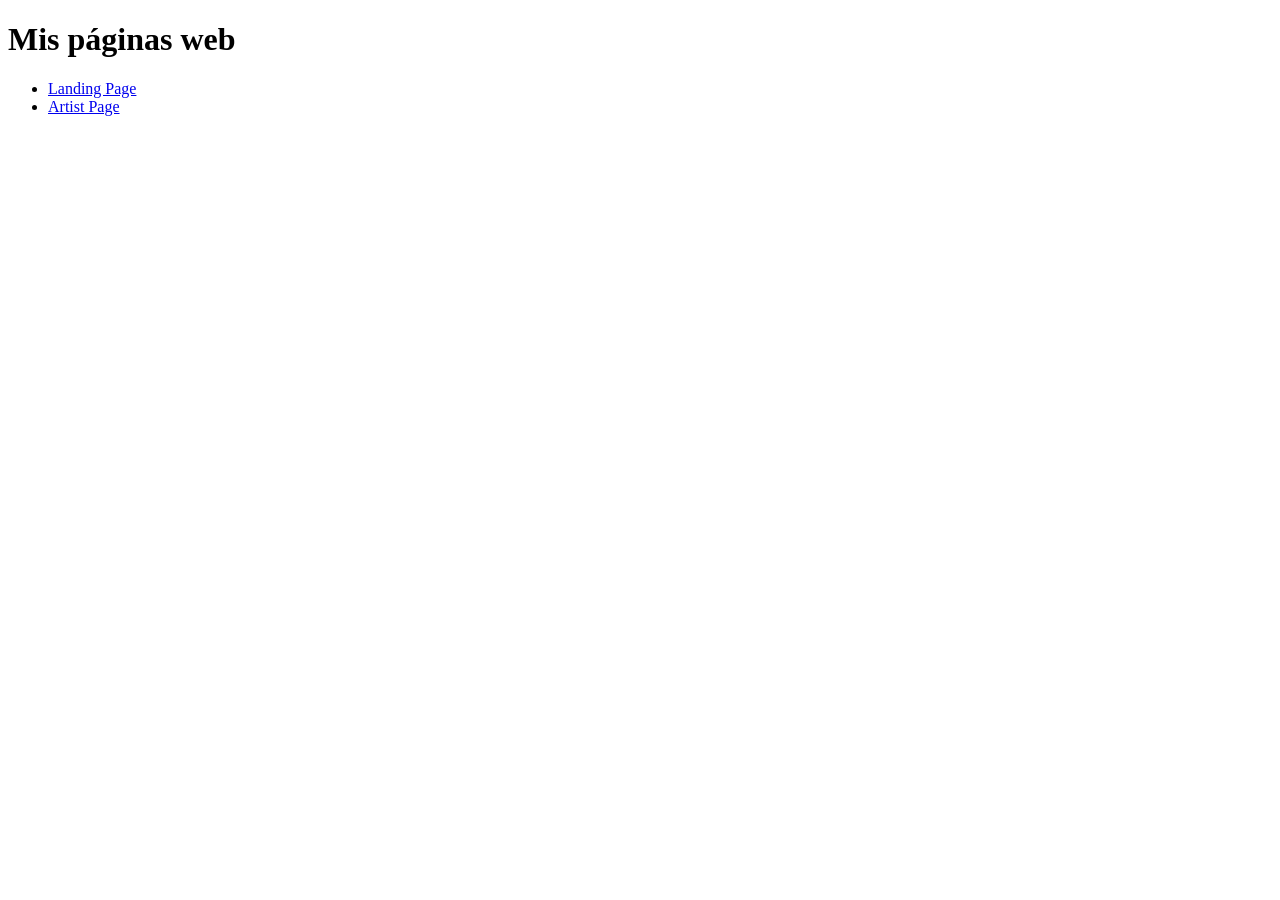
==== index.html @ efcd733e "Agregar página de inicio" ====
<!DOCTYPE html>
<html lang="es">
<head>
    <meta charset="UTF-8">
    <meta name="viewport" content="width=device-width, initial-scale=1.0">
    <title>Mis páginas web</title>
</head>
<body>
    <h1>Mis páginas web</h1>
    <ul>
        <li><a href="./Landing%20Page/index.html">Landing Page</a></li>
        <li><a href="./Artist%20Page/index.html">Artist Page</a></li>
    </ul>
</body>
</html>
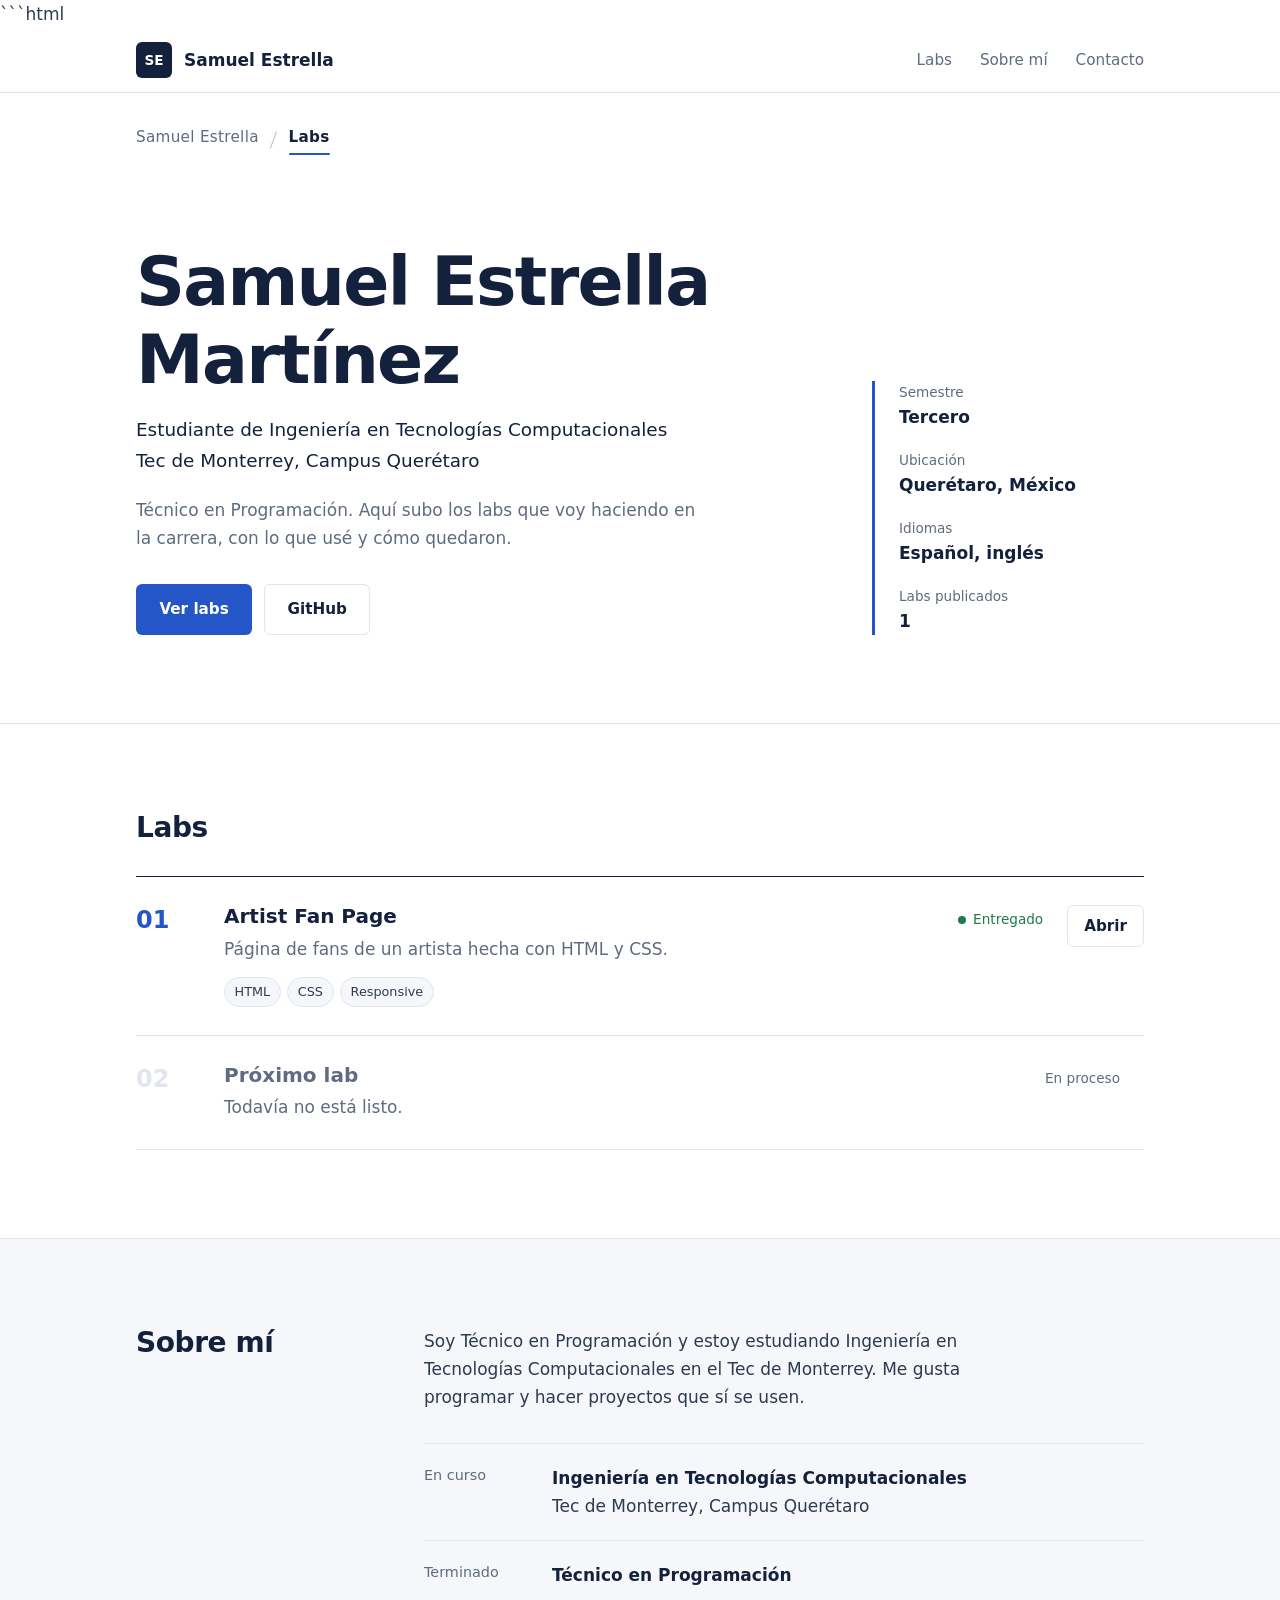
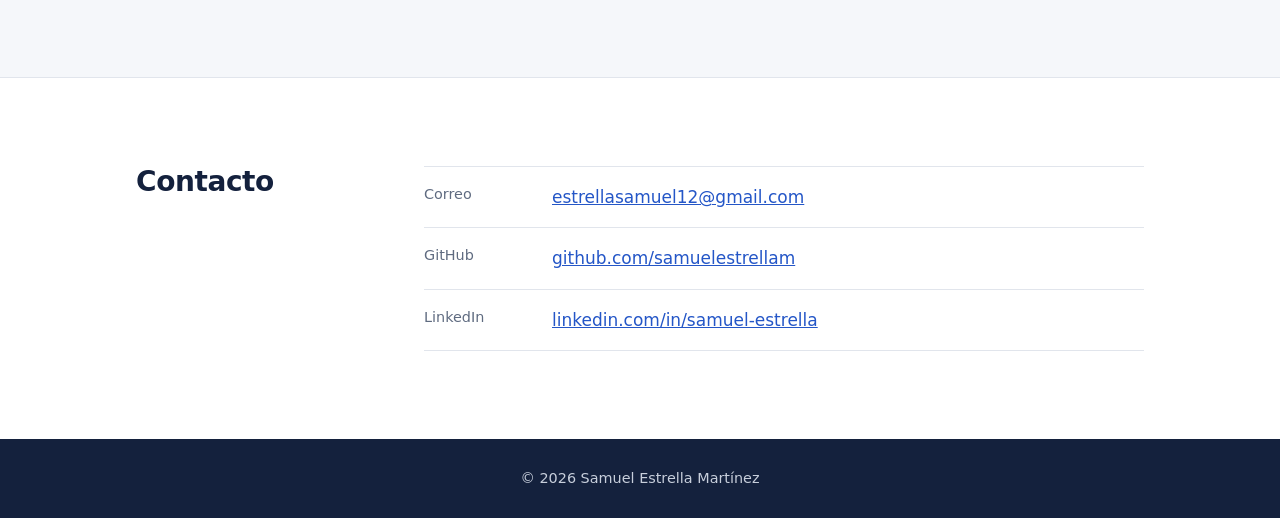
==== commit a83fc01d: "Mover Landing Page a la raíz del repositorio" ====
--- a/index.html
+++ b/index.html
@@ -1,15 +1,144 @@
+```html
 <!DOCTYPE html>
 <html lang="es">
 <head>
-    <meta charset="UTF-8">
-    <meta name="viewport" content="width=device-width, initial-scale=1.0">
-    <title>Mis páginas web</title>
+  <meta charset="UTF-8">
+  <meta name="viewport" content="width=device-width, initial-scale=1">
+  <title>Samuel Estrella | Labs</title>
+  <link href="https://fonts.googleapis.com/css2?family=IBM+Plex+Sans:wght@400;500;600;700&display=swap" rel="stylesheet">
+  <link rel="stylesheet" href="styles.css">
 </head>
 <body>
-    <h1>Mis páginas web</h1>
-    <ul>
-        <li><a href="./Landing%20Page/index.html">Landing Page</a></li>
-        <li><a href="./Artist%20Page/index.html">Artist Page</a></li>
-    </ul>
+
+  <header class="site-header">
+    <div class="container header-inner">
+      <a class="brand" href="#inicio">
+        <span class="brand-mark">SE</span>
+        <span class="brand-name">Samuel Estrella</span>
+      </a>
+      <nav class="main-nav">
+        <a href="#labs">Labs</a>
+        <a href="#sobre-mi">Sobre mí</a>
+        <a href="#contacto">Contacto</a>
+      </nav>
+    </div>
+  </header>
+
+  <main id="inicio">
+
+    <div class="container">
+      <nav class="crumbs">
+        <ol>
+          <li><a href="#inicio">Samuel Estrella</a></li>
+          <li><a href="#labs" aria-current="page">Labs</a></li>
+        </ol>
+      </nav>
+    </div>
+
+    <section class="hero container">
+      <div>
+        <h1>Samuel Estrella Martínez</h1>
+        <p class="role">Estudiante de Ingeniería en Tecnologías Computacionales<br>Tec de Monterrey, Campus Querétaro</p>
+        <p class="lead">Técnico en Programación. Aquí subo los labs que voy haciendo en la carrera, con lo que usé y cómo quedaron.</p>
+        <div class="actions">
+          <a class="btn btn-primary" href="#labs">Ver labs</a>
+          <a class="btn btn-secondary" href="https://github.com/samuelestrellam" target="_blank">GitHub</a>
+        </div>
+      </div>
+
+      <dl class="facts">
+        <div><dt>Semestre</dt><dd>Tercero</dd></div>
+        <div><dt>Ubicación</dt><dd>Querétaro, México</dd></div>
+        <div><dt>Idiomas</dt><dd>Español, inglés</dd></div>
+        <div><dt>Labs publicados</dt><dd>1</dd></div>
+      </dl>
+    </section>
+
+    <section class="section" id="labs">
+      <div class="container">
+        <div class="section-head">
+          <h2>Labs</h2>
+        </div>
+
+        <ol class="lab-list">
+          <li class="lab">
+            <span class="lab-num">01</span>
+
+            <div class="lab-body">
+              <h3>
+                <a href="../Artist%20Page/index.html">Artist Fan Page</a>
+              </h3>
+              <p>Página de fans de un artista hecha con HTML y CSS.</p>
+              <ul class="tags">
+                <li>HTML</li>
+                <li>CSS</li>
+                <li>Responsive</li>
+              </ul>
+            </div>
+
+            <span class="status status-done">Entregado</span>
+
+            <a class="lab-link" href="../Artist%20Page/index.html">Abrir</a>
+          </li>
+
+          <li class="lab lab-pending">
+            <span class="lab-num">02</span>
+            <div class="lab-body">
+              <h3>Próximo lab</h3>
+              <p>Todavía no está listo.</p>
+            </div>
+            <span class="status">En proceso</span>
+          </li>
+        </ol>
+      </div>
+    </section>
+
+    <section class="section section-alt" id="sobre-mi">
+      <div class="container two-col">
+        <h2>Sobre mí</h2>
+        <div>
+          <p>Soy Técnico en Programación y estoy estudiando Ingeniería en Tecnologías Computacionales en el Tec de Monterrey. Me gusta programar y hacer proyectos que sí se usen.</p>
+          <dl class="timeline">
+            <div>
+              <dt>En curso</dt>
+              <dd><strong>Ingeniería en Tecnologías Computacionales</strong><br>Tec de Monterrey, Campus Querétaro</dd>
+            </div>
+            <div>
+              <dt>Terminado</dt>
+              <dd><strong>Técnico en Programación</strong></dd>
+            </div>
+          </dl>
+        </div>
+      </div>
+    </section>
+
+    <section class="section" id="contacto">
+      <div class="container two-col">
+        <h2>Contacto</h2>
+        <ul class="contact">
+          <li>
+            <span>Correo</span>
+            <a href="mailto:estrellasamuel12@gmail.com">estrellasamuel12@gmail.com</a>
+          </li>
+          <li>
+            <span>GitHub</span>
+            <a href="https://github.com/samuelestrellam" target="_blank">github.com/samuelestrellam</a>
+          </li>
+          <li>
+            <span>LinkedIn</span>
+            <a href="https://www.linkedin.com/in/samuel-estrella-1631b2422" target="_blank">linkedin.com/in/samuel-estrella</a>
+          </li>
+        </ul>
+      </div>
+    </section>
+
+  </main>
+
+  <footer class="site-footer">
+    <div class="container footer-inner">
+      <span>© 2026 Samuel Estrella Martínez</span>
+    </div>
+  </footer>
+
 </body>
 </html>
--- a/styles.css
+++ b/styles.css
@@ -0,0 +1,562 @@
+:root {
+  --bg: #FFFFFF;
+  --surface: #F5F7FA;
+  --ink: #14213D;
+  --text: #2E3A52;
+  --muted: #5F6B80;
+  --line: #E1E5EC;
+  --accent: #2456C7;
+  --accent-dark: #1A3F96;
+  --success: #1F7A4D;
+  --font: "IBM Plex Sans", system-ui, -apple-system, "Segoe UI", Roboto, sans-serif;
+  --radius: 6px;
+  --container: 68rem;
+}
+
+*, *::before, *::after {
+  box-sizing: border-box;
+}
+
+html {
+  scroll-behavior: smooth;
+  scroll-padding-top: 5rem;
+}
+
+body {
+  margin: 0;
+  font-family: var(--font);
+  font-size: 1.0625rem;
+  line-height: 1.65;
+  color: var(--text);
+  background: var(--bg);
+  -webkit-font-smoothing: antialiased;
+}
+
+h1, h2, h3 {
+  color: var(--ink);
+  line-height: 1.15;
+  margin: 0;
+}
+
+a {
+  color: var(--accent);
+}
+
+a:hover {
+  color: var(--accent-dark);
+}
+
+:focus-visible {
+  outline: 3px solid var(--accent);
+  outline-offset: 3px;
+  border-radius: 3px;
+}
+
+.container {
+  width: 100%;
+  max-width: var(--container);
+  margin: 0 auto;
+  padding: 0 clamp(1.25rem, 4vw, 2.5rem);
+}
+
+/* header */
+.site-header {
+  position: sticky;
+  top: 0;
+  z-index: 10;
+  background: rgba(255, 255, 255, .92);
+  backdrop-filter: blur(8px);
+  border-bottom: 1px solid var(--line);
+}
+
+.header-inner {
+  display: flex;
+  align-items: center;
+  justify-content: space-between;
+  height: 4rem;
+}
+
+.brand {
+  display: flex;
+  align-items: center;
+  gap: .75rem;
+  text-decoration: none;
+  color: var(--ink);
+  font-weight: 600;
+}
+
+.brand:hover {
+  color: var(--ink);
+}
+
+.brand-mark {
+  display: grid;
+  place-items: center;
+  width: 2.25rem;
+  height: 2.25rem;
+  background: var(--ink);
+  color: #FFFFFF;
+  font-size: .85rem;
+  font-weight: 700;
+  border-radius: var(--radius);
+}
+
+.main-nav {
+  display: flex;
+  gap: 1.75rem;
+}
+
+.main-nav a {
+  color: var(--muted);
+  text-decoration: none;
+  font-weight: 500;
+  font-size: .95rem;
+}
+
+.main-nav a:hover {
+  color: var(--ink);
+}
+
+/* breadcrumb */
+.crumbs {
+  padding: 2rem 0 0;
+}
+
+.crumbs ol {
+  list-style: none;
+  margin: 0;
+  padding: 0;
+  display: flex;
+  align-items: center;
+  gap: .9rem;
+}
+
+.crumbs li {
+  display: flex;
+  align-items: center;
+  gap: .9rem;
+}
+
+.crumbs li + li::before {
+  content: "";
+  width: 1px;
+  height: 1.1rem;
+  background: var(--muted);
+  opacity: .45;
+  transform: rotate(20deg);
+}
+
+.crumbs a {
+  position: relative;
+  font-size: .95rem;
+  font-weight: 500;
+  letter-spacing: .02em;
+  color: var(--muted);
+  text-decoration: none;
+  padding-bottom: .3rem;
+  transition: color .2s ease;
+}
+
+.crumbs a:hover {
+  color: var(--ink);
+}
+
+.crumbs a::after {
+  content: "";
+  position: absolute;
+  left: 0;
+  bottom: 0;
+  width: 100%;
+  height: 2px;
+  background: var(--accent);
+  border-radius: 2px;
+  transform: scaleX(0);
+  transform-origin: left;
+  transition: transform .25s ease;
+}
+
+.crumbs a:hover::after,
+.crumbs [aria-current="page"]::after {
+  transform: scaleX(1);
+}
+
+.crumbs [aria-current="page"] {
+  color: var(--ink);
+  font-weight: 600;
+}
+
+/* hero */
+.hero {
+  display: grid;
+  grid-template-columns: 1fr 17rem;
+  gap: 4rem;
+  align-items: end;
+  padding-top: clamp(3rem, 8vw, 5.5rem);
+  padding-bottom: clamp(3rem, 8vw, 5.5rem);
+}
+
+.hero h1 {
+  font-size: clamp(2.5rem, 6vw, 4.25rem);
+  font-weight: 700;
+  letter-spacing: -0.025em;
+}
+
+.role {
+  margin: 1rem 0 0;
+  font-size: 1.15rem;
+  font-weight: 500;
+  color: var(--ink);
+}
+
+.lead {
+  max-width: 36rem;
+  margin: 1.25rem 0 0;
+  color: var(--muted);
+}
+
+.actions {
+  display: flex;
+  flex-wrap: wrap;
+  gap: .75rem;
+  margin-top: 2rem;
+}
+
+.btn {
+  display: inline-block;
+  padding: .75rem 1.4rem;
+  font-weight: 600;
+  font-size: .95rem;
+  text-decoration: none;
+  border-radius: var(--radius);
+  border: 1px solid transparent;
+  transition: background-color .15s ease, border-color .15s ease;
+}
+
+.btn-primary {
+  background: var(--accent);
+  color: #FFFFFF;
+}
+
+.btn-primary:hover {
+  background: var(--accent-dark);
+  color: #FFFFFF;
+}
+
+.btn-secondary {
+  border-color: var(--line);
+  color: var(--ink);
+}
+
+.btn-secondary:hover {
+  border-color: var(--ink);
+  color: var(--ink);
+}
+
+.facts {
+  margin: 0;
+  border-left: 3px solid var(--accent);
+  padding-left: 1.5rem;
+  display: grid;
+  gap: 1.1rem;
+}
+
+.facts dt {
+  font-size: .85rem;
+  color: var(--muted);
+}
+
+.facts dd {
+  margin: 0;
+  font-weight: 600;
+  color: var(--ink);
+}
+
+.section {
+  padding: clamp(3.5rem, 8vw, 5.5rem) 0;
+  border-top: 1px solid var(--line);
+}
+
+.section-alt {
+  background: var(--surface);
+}
+
+.section h2 {
+  font-size: 1.75rem;
+  font-weight: 600;
+  letter-spacing: -0.015em;
+}
+
+.section-head {
+  display: flex;
+  flex-wrap: wrap;
+  justify-content: space-between;
+  align-items: baseline;
+  gap: .5rem 2rem;
+  margin-bottom: 2rem;
+}
+
+.section-head p {
+  margin: 0;
+  color: var(--muted);
+}
+
+.two-col {
+  display: grid;
+  grid-template-columns: 14rem 1fr;
+  gap: 2rem 4rem;
+}
+
+.two-col p {
+  margin: 0;
+  max-width: 38rem;
+}
+
+/* labs */
+.lab-list {
+  list-style: none;
+  margin: 0;
+  padding: 0;
+  border-top: 1px solid var(--ink);
+}
+
+.lab {
+  display: grid;
+  grid-template-columns: 4rem 1fr auto auto;
+  gap: 1.5rem;
+  align-items: start;
+  padding: 1.75rem 0;
+  border-bottom: 1px solid var(--line);
+}
+
+.lab-num {
+  font-size: 1.5rem;
+  font-weight: 600;
+  color: var(--accent);
+  font-variant-numeric: tabular-nums;
+  line-height: 1.3;
+}
+
+.lab-body h3 {
+  font-size: 1.25rem;
+  font-weight: 600;
+}
+
+.lab-body h3 a {
+  color: var(--ink);
+  text-decoration: none;
+}
+
+.lab-body h3 a:hover {
+  color: var(--accent);
+  text-decoration: underline;
+  text-underline-offset: 4px;
+}
+
+.lab-body p {
+  margin: .4rem 0 0;
+  color: var(--muted);
+  max-width: 38rem;
+}
+
+.tags {
+  list-style: none;
+  margin: .9rem 0 0;
+  padding: 0;
+  display: flex;
+  flex-wrap: wrap;
+  gap: .4rem;
+}
+
+.tags li {
+  font-size: .8rem;
+  font-weight: 500;
+  padding: .2rem .6rem;
+  background: var(--surface);
+  border: 1px solid var(--line);
+  border-radius: 999px;
+  color: var(--text);
+}
+
+.status {
+  font-size: .85rem;
+  font-weight: 500;
+  color: var(--muted);
+  white-space: nowrap;
+  line-height: 2.1;
+}
+
+.status-done {
+  color: var(--success);
+}
+
+.status-done::before {
+  content: "";
+  display: inline-block;
+  width: .5rem;
+  height: .5rem;
+  margin-right: .45rem;
+  border-radius: 50%;
+  background: var(--success);
+  vertical-align: middle;
+}
+
+.lab-link {
+  font-weight: 600;
+  font-size: .95rem;
+  padding: .45rem 1rem;
+  border: 1px solid var(--line);
+  border-radius: var(--radius);
+  color: var(--ink);
+  text-decoration: none;
+}
+
+.lab-link:hover {
+  border-color: var(--accent);
+  color: var(--accent);
+}
+
+.lab-pending .lab-num {
+  color: var(--line);
+}
+
+.lab-pending h3 {
+  color: var(--muted);
+}
+
+/* sobre mi */
+.timeline {
+  margin: 2rem 0 0;
+  display: grid;
+  gap: 1.25rem;
+}
+
+.timeline div {
+  display: grid;
+  grid-template-columns: 7rem 1fr;
+  gap: 1rem;
+  padding-top: 1.25rem;
+  border-top: 1px solid var(--line);
+}
+
+.timeline dt {
+  font-size: .9rem;
+  color: var(--muted);
+}
+
+.timeline dd {
+  margin: 0;
+}
+
+.timeline strong {
+  color: var(--ink);
+  font-weight: 600;
+}
+
+/* contacto */
+.contact {
+  list-style: none;
+  margin: 0;
+  padding: 0;
+}
+
+.contact li {
+  display: grid;
+  grid-template-columns: 7rem 1fr;
+  gap: 1rem;
+  padding: 1rem 0;
+  border-bottom: 1px solid var(--line);
+}
+
+.contact li:first-child {
+  border-top: 1px solid var(--line);
+}
+
+.contact span {
+  color: var(--muted);
+  font-size: .9rem;
+}
+
+.contact a {
+  font-weight: 500;
+  word-break: break-word;
+}
+
+/* footer */
+.site-footer {
+  background: var(--ink);
+  color: #C7CEDB;
+  font-size: .9rem;
+}
+
+.footer-inner {
+  display: flex;
+  flex-direction: column;
+  justify-content: center;
+  align-items: center;
+  gap: 1rem;
+  padding-top: 1.75rem;
+  padding-bottom: 1.75rem;
+  text-align: center;
+}
+
+.site-footer a {
+  color: #FFFFFF;
+  text-decoration: none;
+}
+
+.site-footer a:hover {
+  text-decoration: underline;
+  color: #FFFFFF;
+}
+
+@media (max-width: 820px) {
+  .hero {
+    grid-template-columns: 1fr;
+    gap: 2.5rem;
+  }
+
+  .facts {
+    grid-template-columns: repeat(2, 1fr);
+  }
+
+  .two-col {
+    grid-template-columns: 1fr;
+  }
+
+  .lab {
+    grid-template-columns: 3rem 1fr;
+    gap: .75rem 1rem;
+  }
+
+  .status,
+  .lab-link {
+    grid-column: 2;
+    justify-self: start;
+  }
+}
+
+@media (max-width: 520px) {
+  .brand-name {
+    display: none;
+  }
+
+  .main-nav {
+    gap: 1.1rem;
+  }
+
+  .timeline div,
+  .contact li {
+    grid-template-columns: 1fr;
+    gap: .25rem;
+  }
+}
+
+@media (prefers-reduced-motion: reduce) {
+  html {
+    scroll-behavior: auto;
+  }
+
+  * {
+    transition: none !important;
+  }
+}
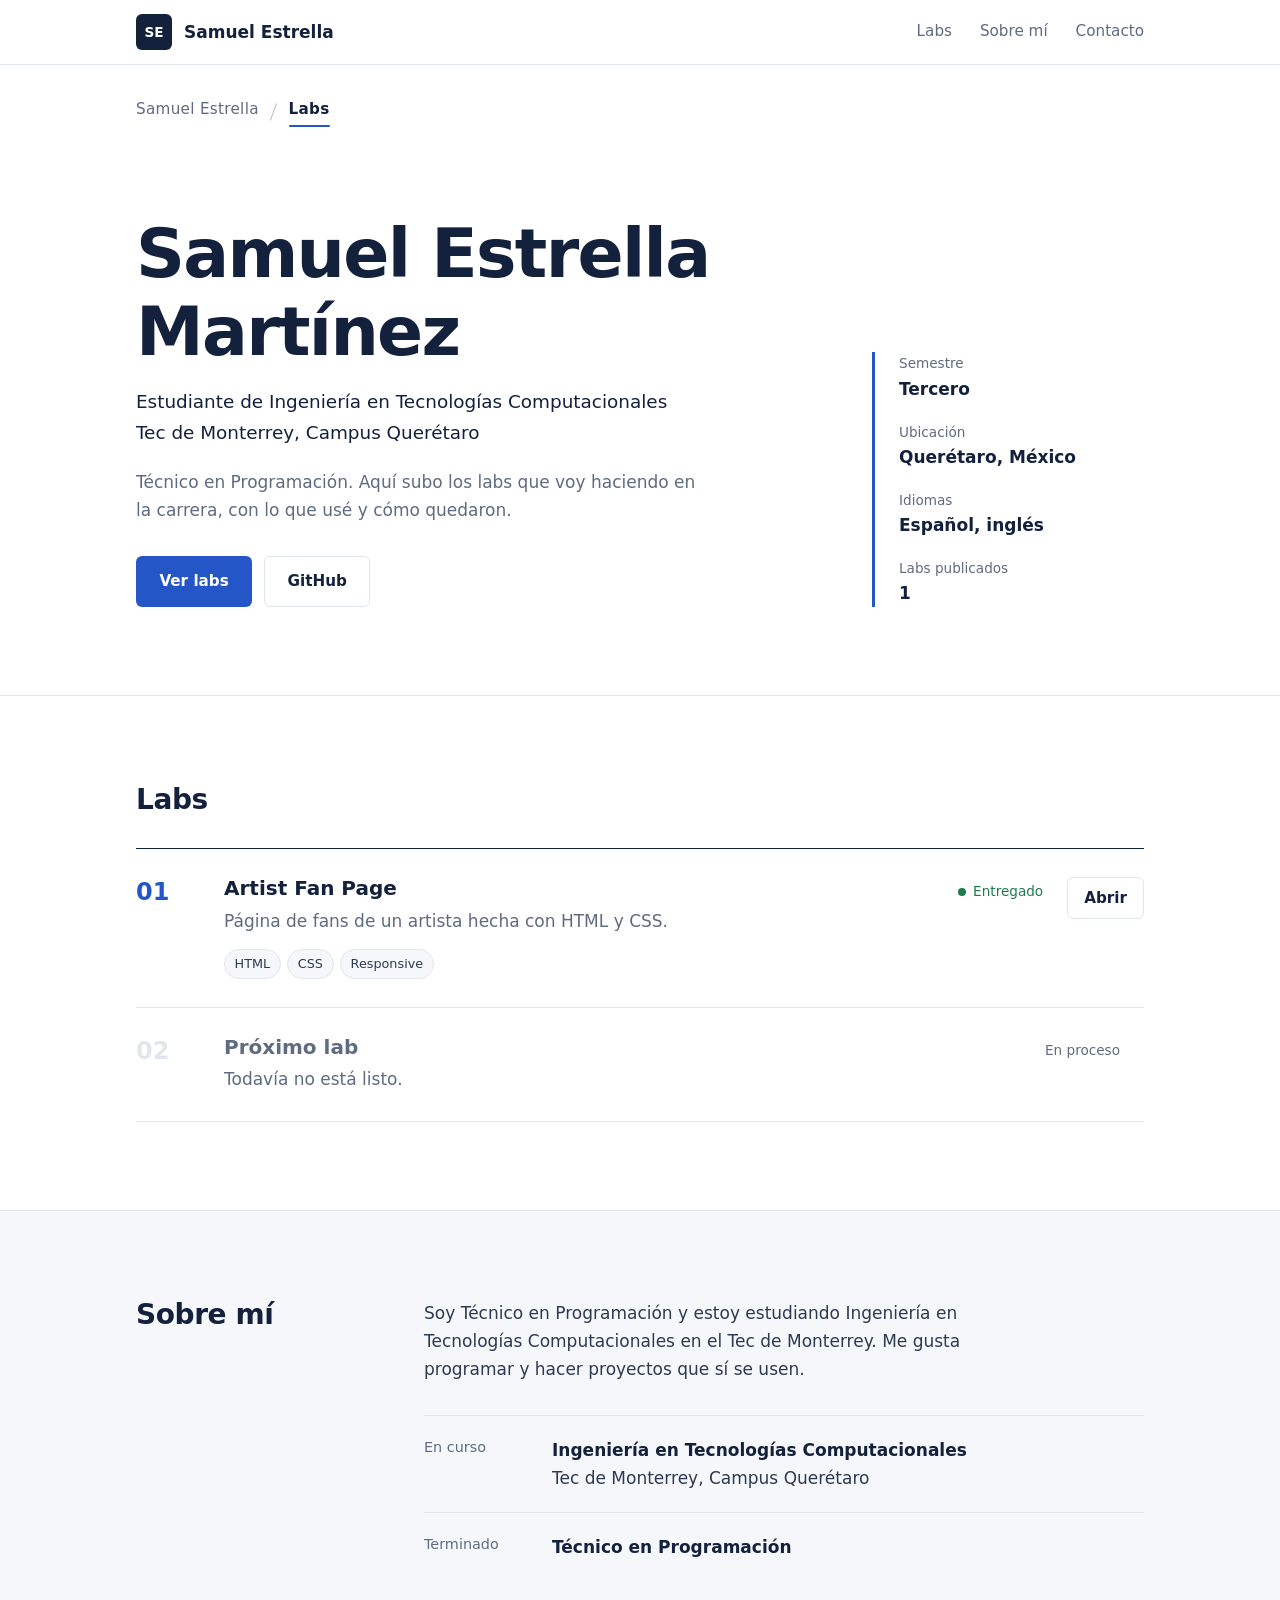
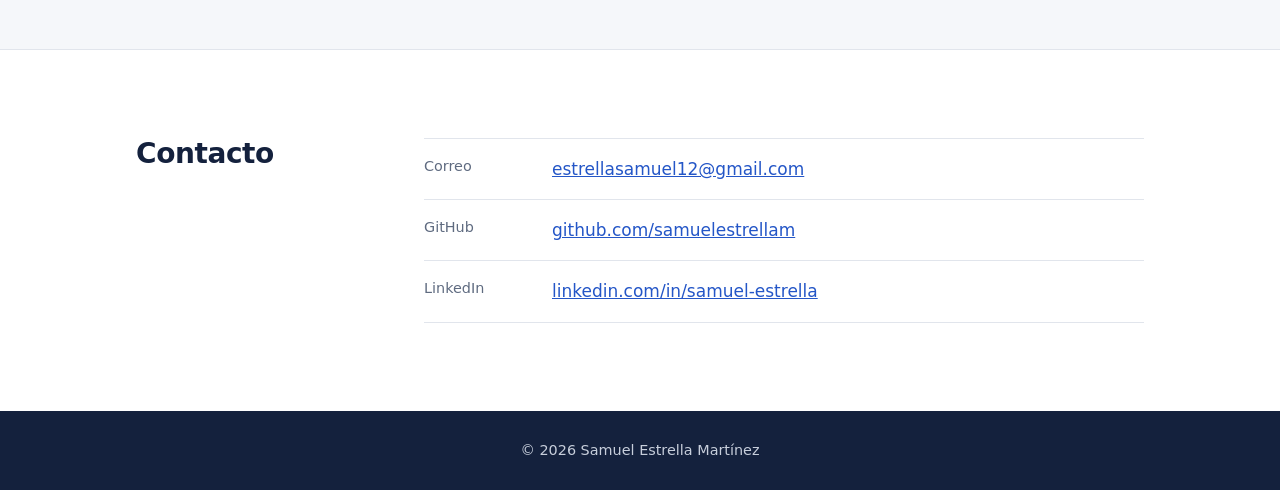
==== commit 68dc1dce: "Remove markdown code block from index.html" ====
--- a/index.html
+++ b/index.html
@@ -1,4 +1,3 @@
-```html
 <!DOCTYPE html>
 <html lang="es">
 <head>
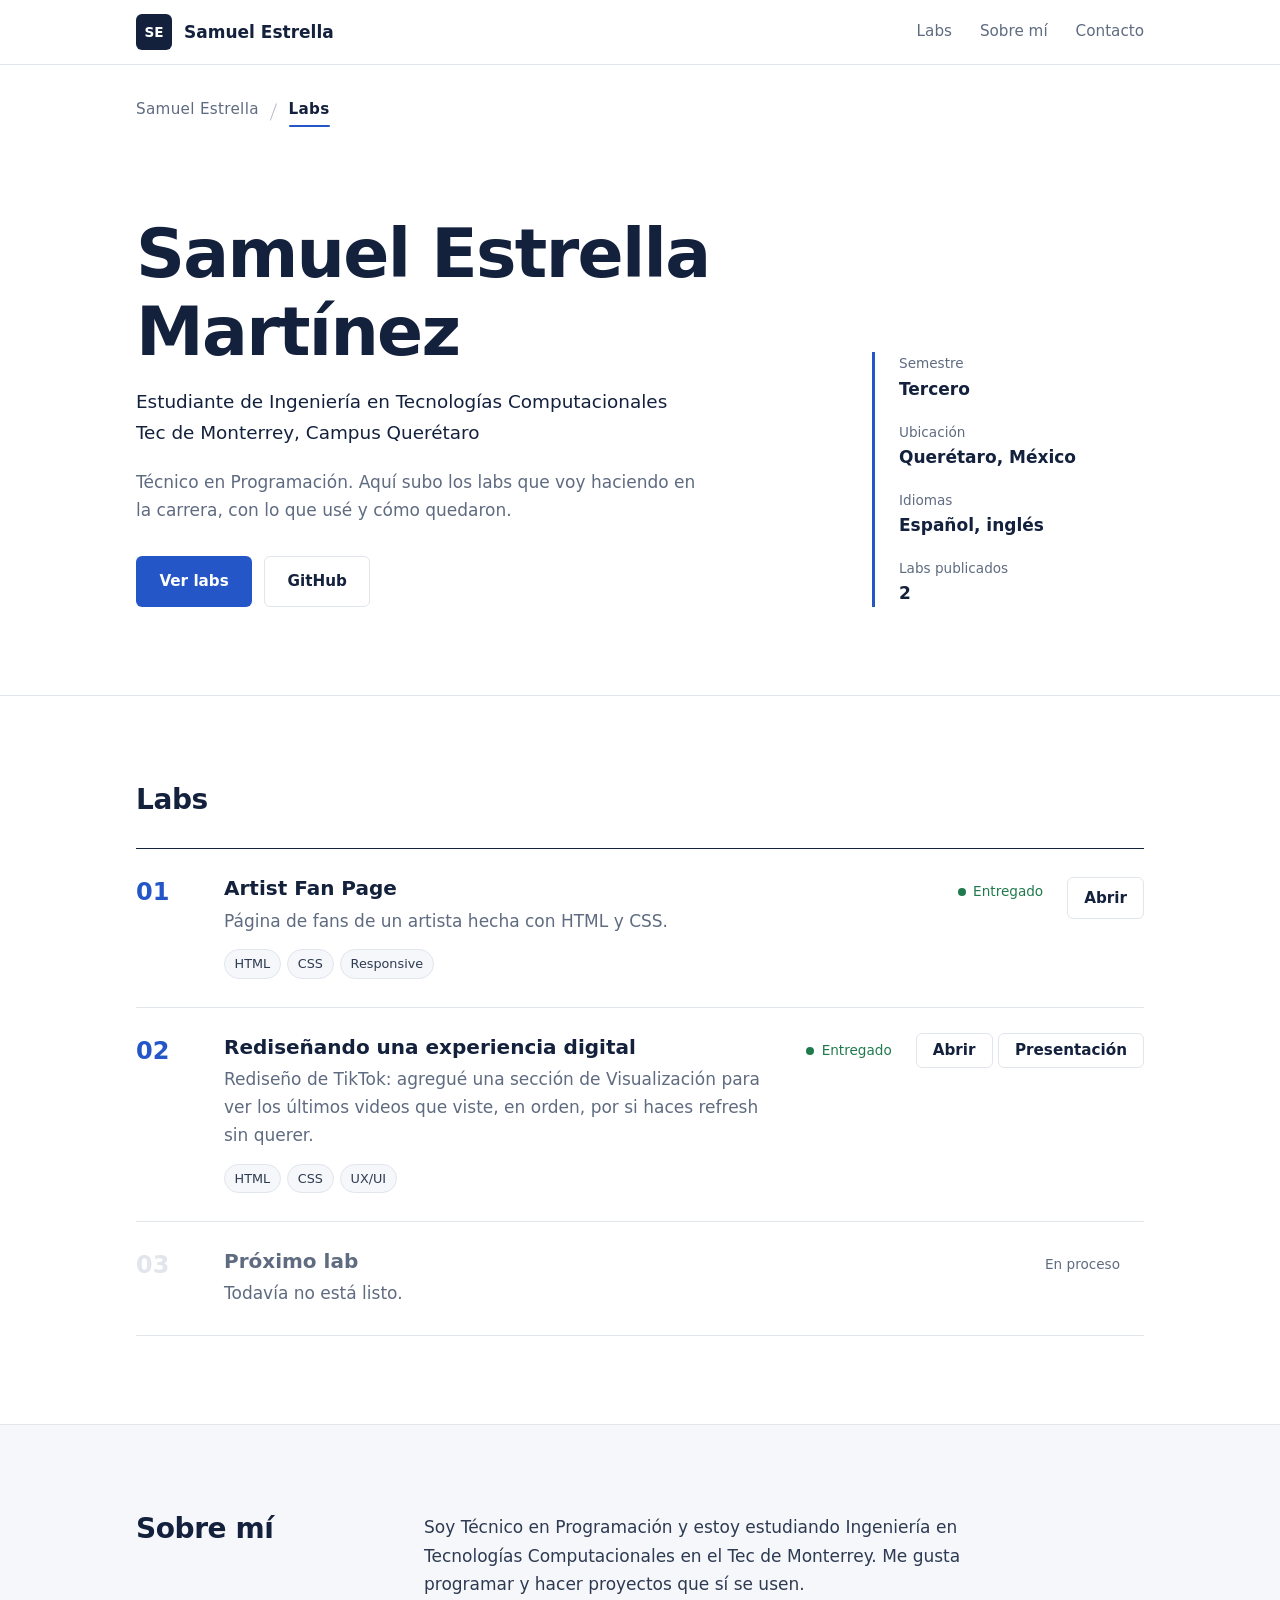
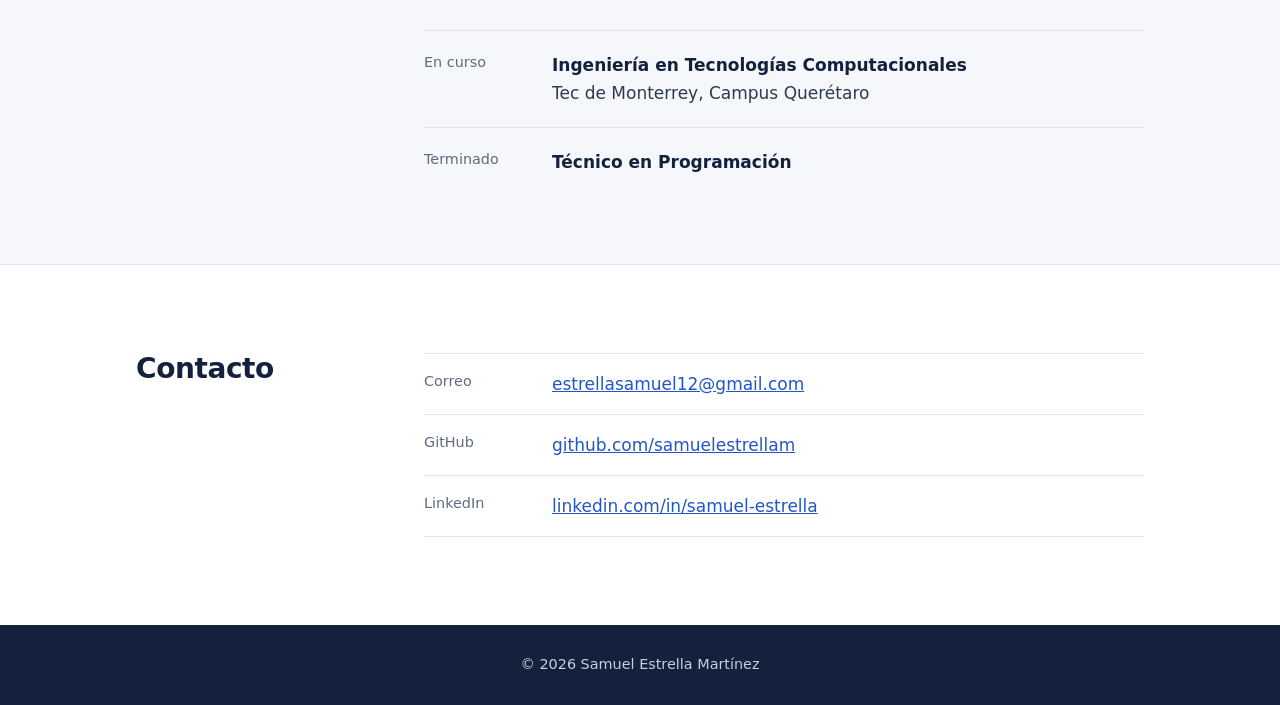
==== commit 9fb3edfd: "Agrego Lab 2: rediseño de TikTok y presentación" ====
--- a/index.html
+++ b/index.html
@@ -49,7 +49,7 @@
         <div><dt>Semestre</dt><dd>Tercero</dd></div>
         <div><dt>Ubicación</dt><dd>Querétaro, México</dd></div>
         <div><dt>Idiomas</dt><dd>Español, inglés</dd></div>
-        <div><dt>Labs publicados</dt><dd>1</dd></div>
+        <div><dt>Labs publicados</dt><dd>2</dd></div>
       </dl>
     </section>
 
@@ -62,11 +62,8 @@
         <ol class="lab-list">
           <li class="lab">
             <span class="lab-num">01</span>
-
             <div class="lab-body">
-              <h3>
-                <a href="../Artist%20Page/index.html">Artist Fan Page</a>
-              </h3>
+              <h3><a href="./Artist%20Page/index.html">Artist Fan Page</a></h3>
               <p>Página de fans de un artista hecha con HTML y CSS.</p>
               <ul class="tags">
                 <li>HTML</li>
@@ -74,14 +71,30 @@
                 <li>Responsive</li>
               </ul>
             </div>
+            <span class="status status-done">Entregado</span>
+            <a class="lab-link" href="./Artist%20Page/index.html">Abrir</a>
+          </li>
 
+          <li class="lab">
+            <span class="lab-num">02</span>
+            <div class="lab-body">
+              <h3><a href="./Experiencia%20Digital/index.html">Rediseñando una experiencia digital</a></h3>
+              <p>Rediseño de TikTok: agregué una sección de Visualización para ver los últimos videos que viste, en orden, por si haces refresh sin querer.</p>
+              <ul class="tags">
+                <li>HTML</li>
+                <li>CSS</li>
+                <li>UX/UI</li>
+              </ul>
+            </div>
             <span class="status status-done">Entregado</span>
-
-            <a class="lab-link" href="../Artist%20Page/index.html">Abrir</a>
+            <div class="lab-links">
+              <a class="lab-link" href="./Experiencia%20Digital/index.html">Abrir</a>
+              <a class="lab-link" href="Lab2_TikTok.pdf" target="_blank">Presentación</a>
+            </div>
           </li>
 
           <li class="lab lab-pending">
-            <span class="lab-num">02</span>
+            <span class="lab-num">03</span>
             <div class="lab-body">
               <h3>Próximo lab</h3>
               <p>Todavía no está listo.</p>
@@ -140,4 +153,4 @@
   </footer>
 
 </body>
-</html>
+</html>
